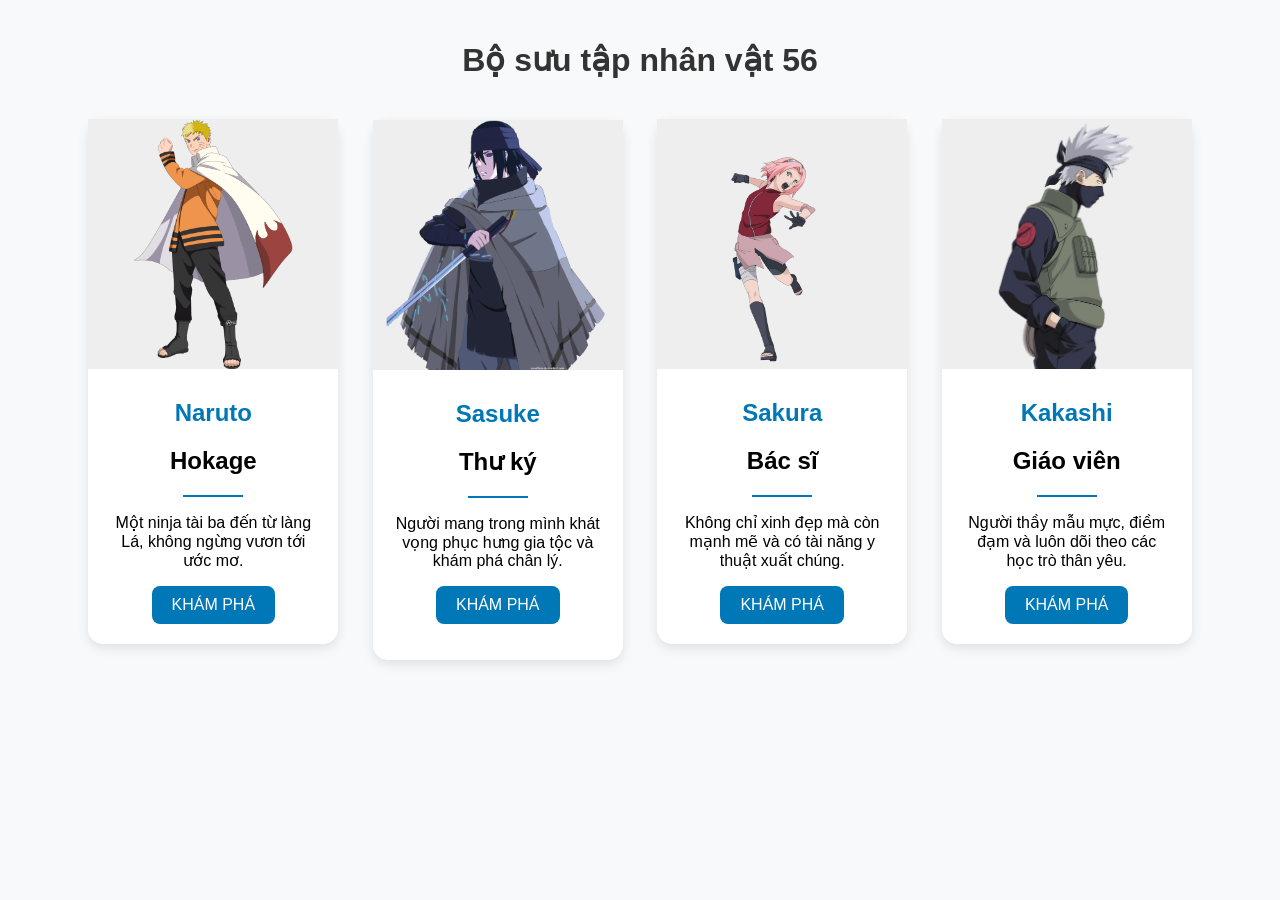
==== index.html @ 709c9b97 "add dockerignore" ====
<!doctype html>
<head>
  <meta charset="UTF-8" />
  <title>Bộ sưu tập nhân vật</title>
  <link rel="stylesheet" href="style.css" />
</head>
<body>
  <h1>Bộ sưu tập nhân vật 56</h1>
  <div class="table">
    <div class="card">
      <div class="photo">
        <img src="Naruto.png" alt="Naruto" />
      </div>
      <div class="info">
        <h1 class="name">Naruto</h1>
        <h2 class="title">Hokage</h2>
        <div class="divider"></div>
        <p class="decription">
          Một ninja tài ba đến từ làng Lá, không ngừng vươn tới ước mơ.
        </p>
        <a href="#" class="button">KHÁM PHÁ</a>
      </div>
    </div>

    <div class="card">
      <div class="photo">
        <img src="Sasuke.png" alt="Sasuke" />
      </div>
      <div class="info">
        <h1 class="name">Sasuke</h1>
        <h2 class="title">Thư ký</h2>
        <div class="divider"></div>
        <p class="decription">
          Người mang trong mình khát vọng phục hưng gia tộc và khám phá chân lý.
        </p>
        <p>
          <a href="#" class="button">KHÁM PHÁ</a>
        </p>
      </div>
    </div>

    <div class="card">
      <div class="photo">
        <img src="Sakura.png" alt="Sakura" />
      </div>
      <div class="info">
        <h1 class="name">Sakura</h1>
        <h2 class="title">Bác sĩ</h2>
        <div class="divider"></div>
        <p class="decription">
          Không chỉ xinh đẹp mà còn mạnh mẽ và có tài năng y thuật xuất chúng.
        </p>
        <a href="#" class="button">KHÁM PHÁ</a>
      </div>
    </div>

    <div class="card">
      <div class="photo">
        <img src="Kakashi.png" alt="Kakashi" />
      </div>
      <div class="info">
        <h1 class="name">Kakashi</h1>
        <h2 class="title">Giáo viên</h2>
        <div class="divider"></div>
        <p class="decription">
          Người thầy mẫu mực, điềm đạm và luôn dõi theo các học trò thân yêu.
        </p>
        <a href="#" class="button">KHÁM PHÁ</a>
      </div>
    </div>
  </div>
</body>
---- style.css ----
body {
  font-family: Arial, sans-serif;
  background-color: #f8f9fa;
  margin: 0;
  padding: 20px;
}

h1 {
  text-align: center;
  margin-bottom: 40px;
  color: #333;
}

.table {
  text-align: center;
}

.card {
  display: inline-block;
  width: 250px;
  margin: 0 15px 30px;
  background-color: #ffffff;
  border-radius: 15px;
  box-shadow: 0 4px 12px rgba(0, 0, 0, 0.1);
  transition: transform 0.3s;
  text-align: left;
}

.card:hover {
  transform: translateY(-10px);
}

.photo {
  position: relative;
  width: 100%;
  height: 250px;
  background-color: #eee;
}

.photo img {
  position: absolute;
  top: 50%;
  left: 50%;
  max-width: 100%;
  max-height: 100%;
  width: auto;
  height: auto;
  transform: translate(-50%, -50%);
}

.info {
  padding: 20px;
  text-align: center;
}

.name {
  font-size: 24px;
  margin: 10px 0 5px;
  color: #0077b6;
}

.prof {
  font-size: 18px;
  margin-bottom: 10px;
  color: #555;
}

.divider {
  height: 2px;
  background-color: #0077b6;
  width: 60px;
  margin: 0 auto 15px;
}

.bio {
  font-size: 14px;
  color: #333;
  margin-bottom: 15px;
}

.button {
  display: inline-block;
  padding: 10px 20px;
  background-color: #0077b6;
  color: white;
  text-decoration: none;
  border-radius: 8px;
  transition: background-color 0.3s;
}

.button:hover {
  background-color: #023e8a;
}
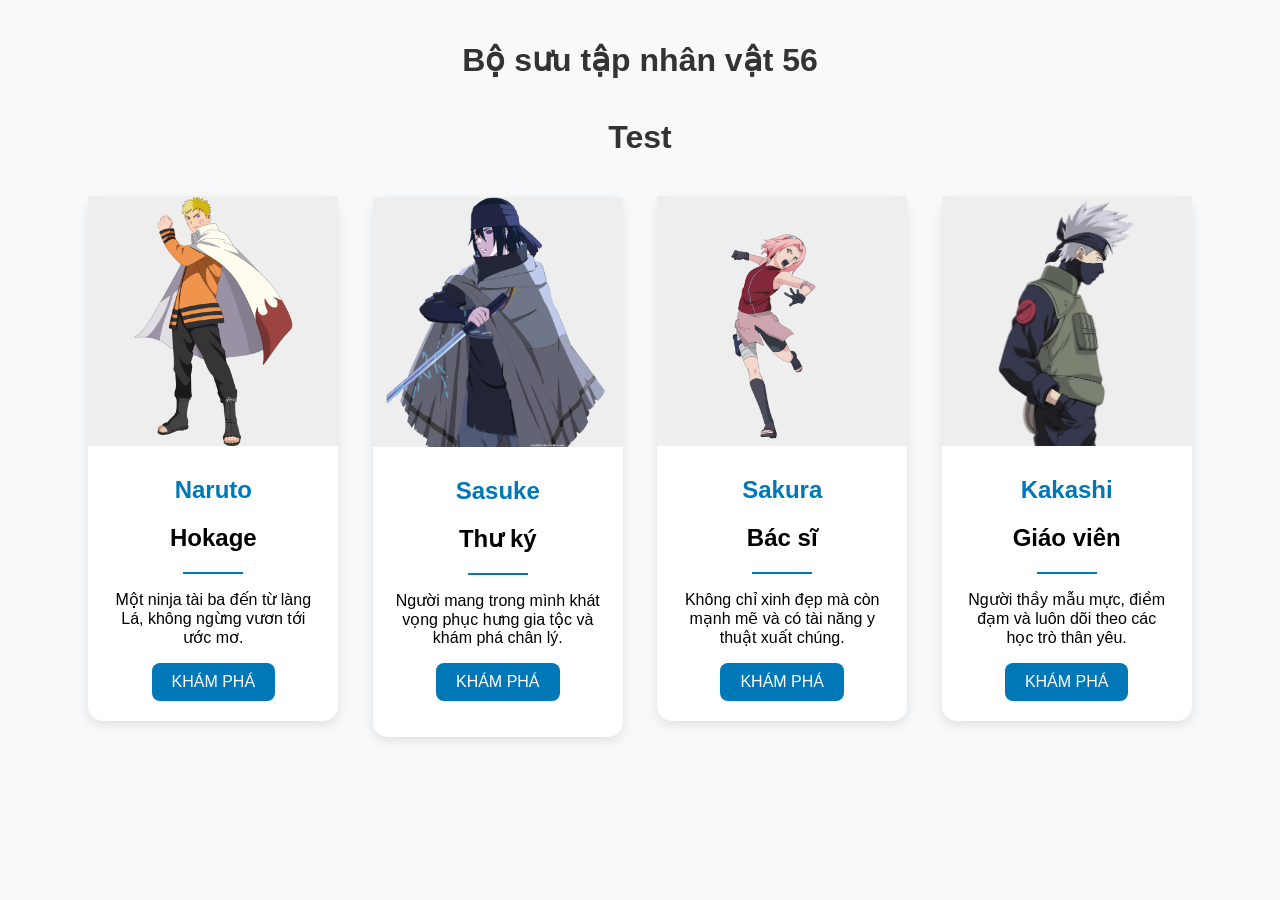
==== commit fd009e25: "123" ====
--- a/index.html
+++ b/index.html
@@ -6,6 +6,7 @@
 </head>
 <body>
   <h1>Bộ sưu tập nhân vật 56</h1>
+  <h1>Test</h1>
   <div class="table">
     <div class="card">
       <div class="photo">
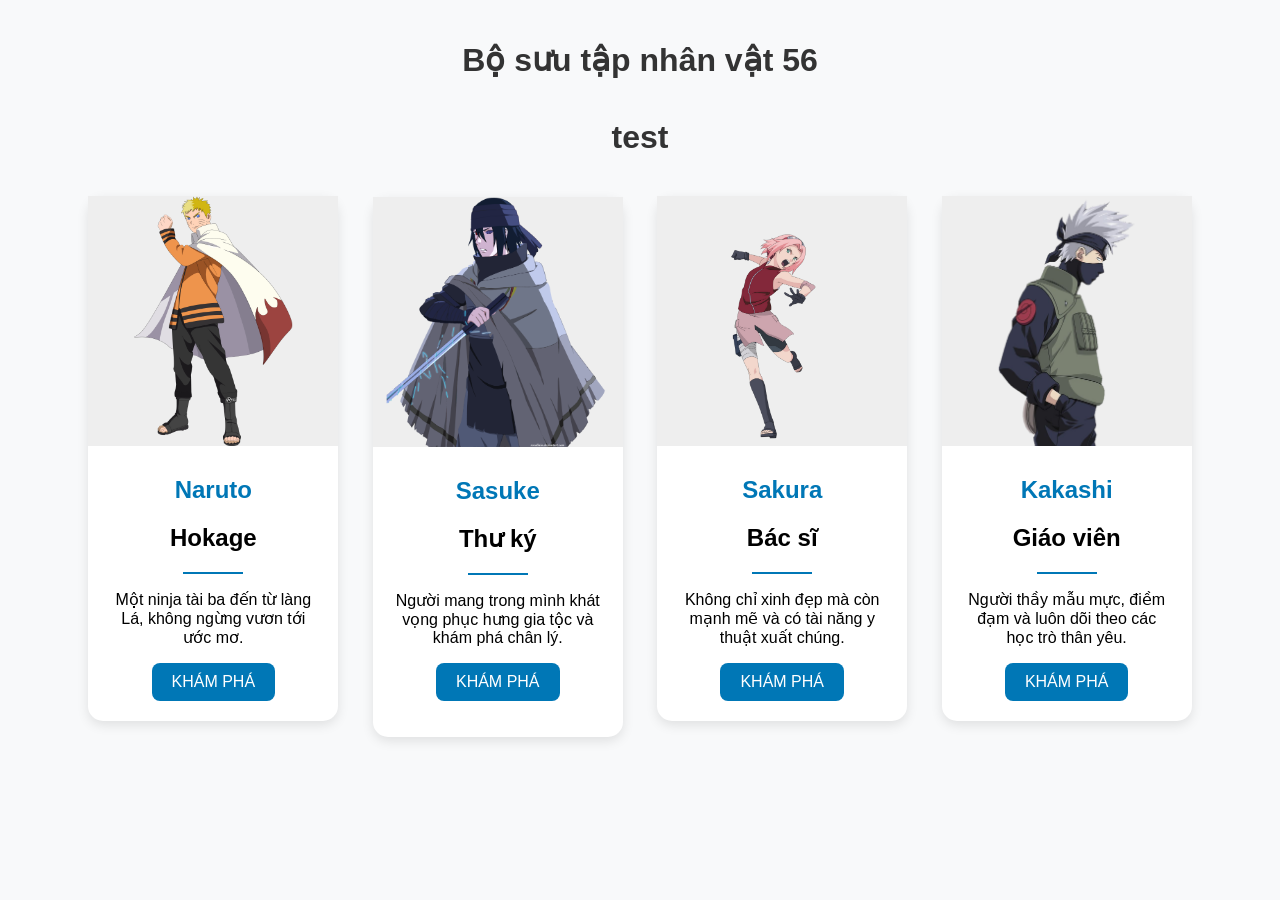
==== commit 0e21d022: "lmao" ====
--- a/index.html
+++ b/index.html
@@ -6,7 +6,7 @@
 </head>
 <body>
   <h1>Bộ sưu tập nhân vật 56</h1>
-  <h1>Test</h1>
+  <h1> test </h1>
   <div class="table">
     <div class="card">
       <div class="photo">
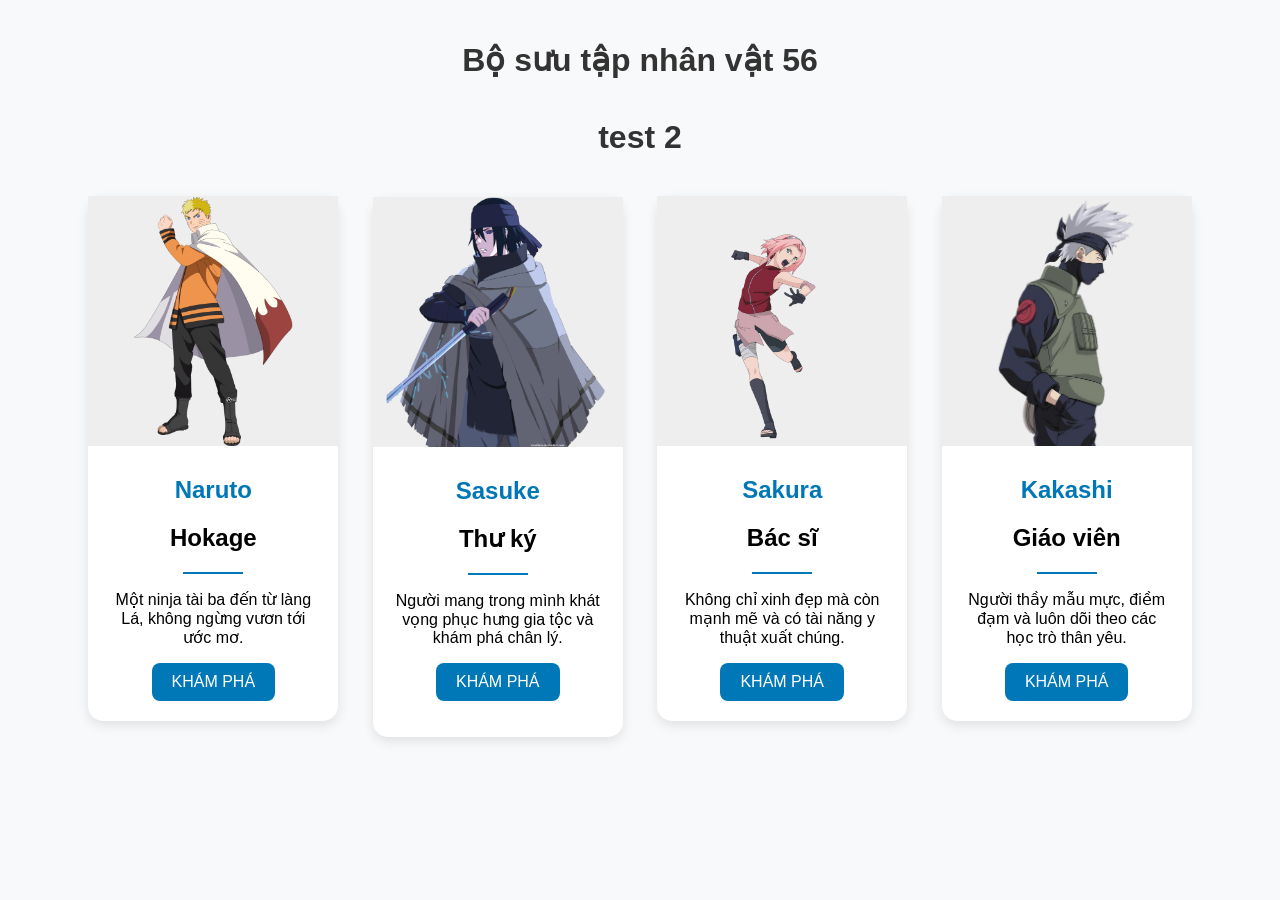
==== commit 809049d9: "a" ====
--- a/index.html
+++ b/index.html
@@ -6,7 +6,7 @@
 </head>
 <body>
   <h1>Bộ sưu tập nhân vật 56</h1>
-  <h1> test </h1>
+  <h1> test 2 </h1>
   <div class="table">
     <div class="card">
       <div class="photo">
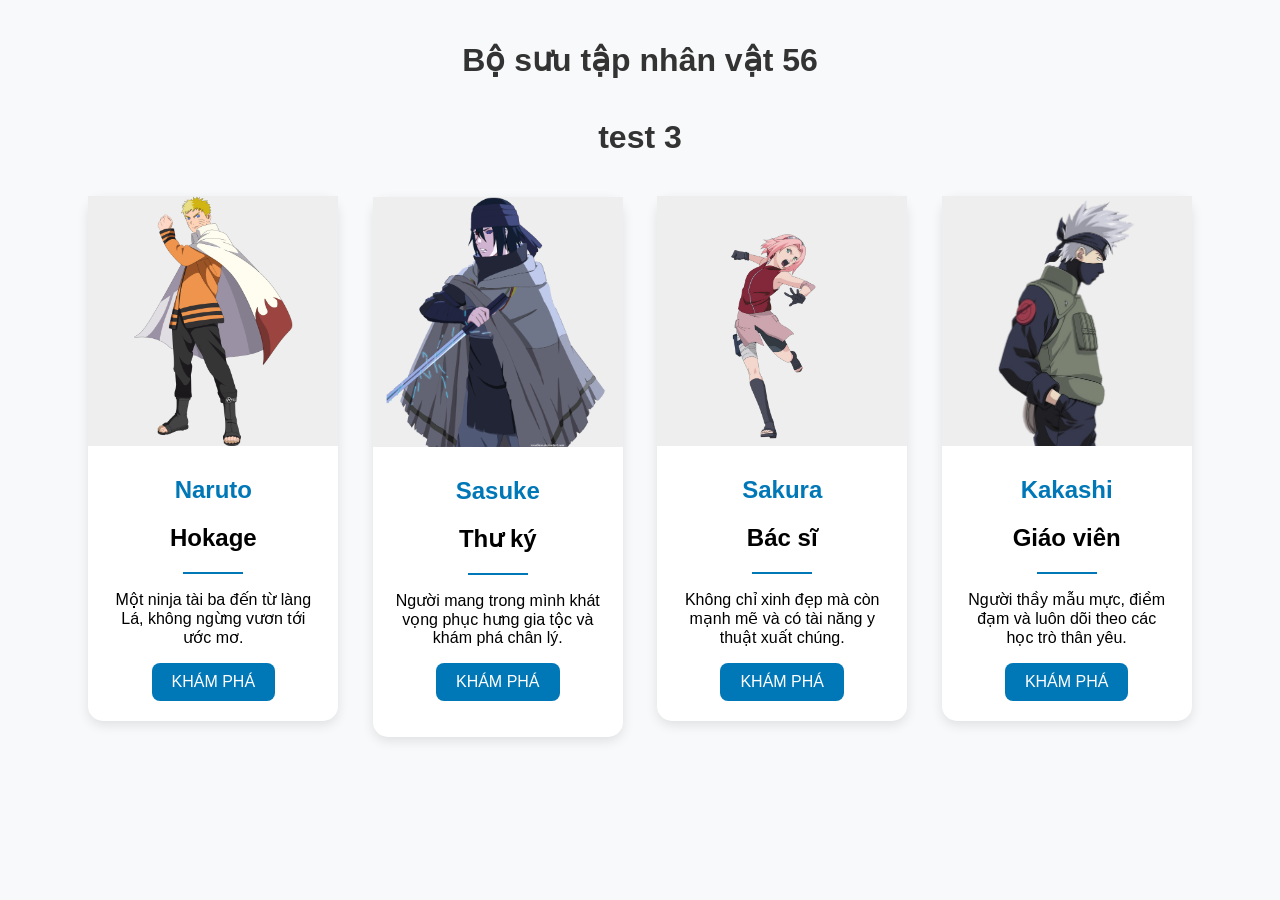
==== commit 41920b4c: "aaa" ====
--- a/index.html
+++ b/index.html
@@ -6,7 +6,7 @@
 </head>
 <body>
   <h1>Bộ sưu tập nhân vật 56</h1>
-  <h1> test 2 </h1>
+  <h1> test 3 </h1>
   <div class="table">
     <div class="card">
       <div class="photo">
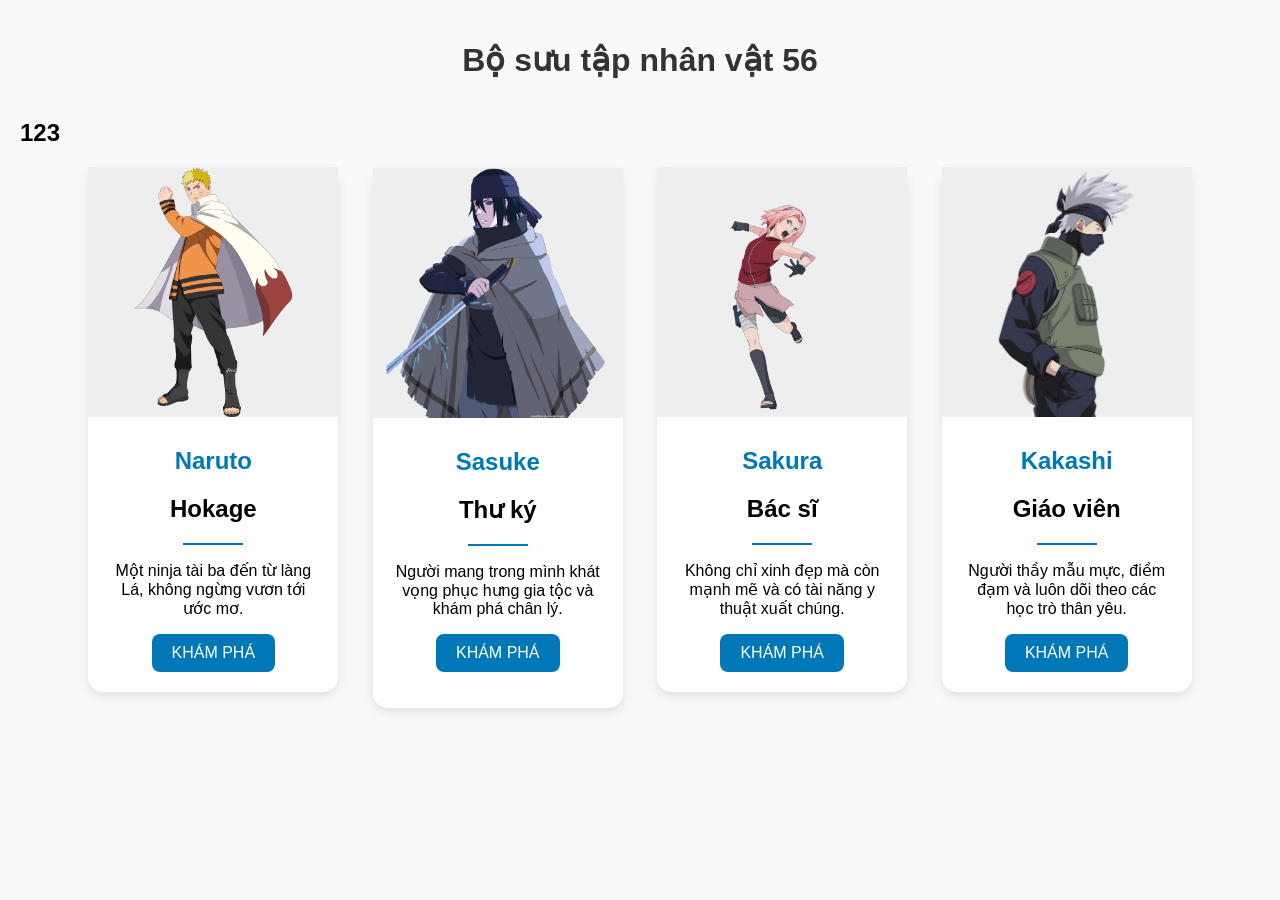
==== commit 25a87514: "123" ====
--- a/index.html
+++ b/index.html
@@ -6,7 +6,7 @@
 </head>
 <body>
   <h1>Bộ sưu tập nhân vật 56</h1>
-  <h1> test 3 </h1>
+  <h2>123</h2>
   <div class="table">
     <div class="card">
       <div class="photo">
